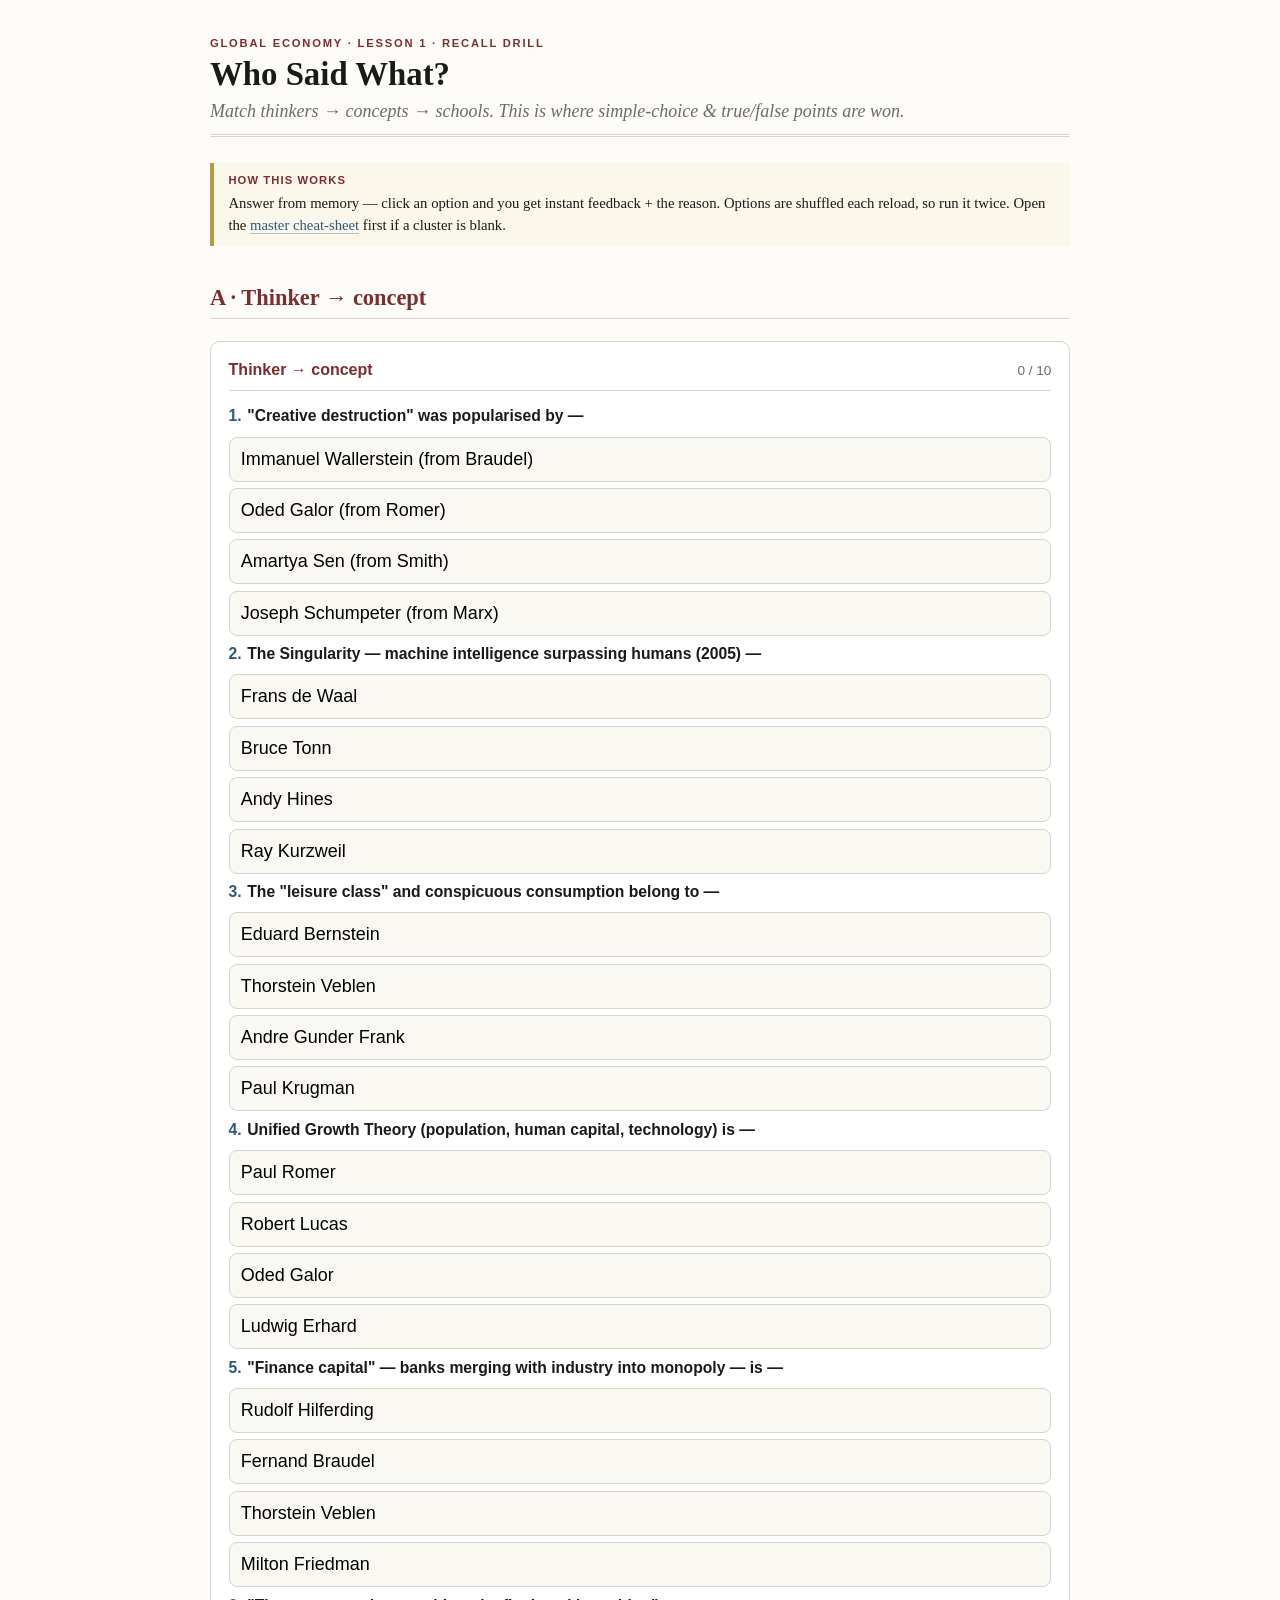
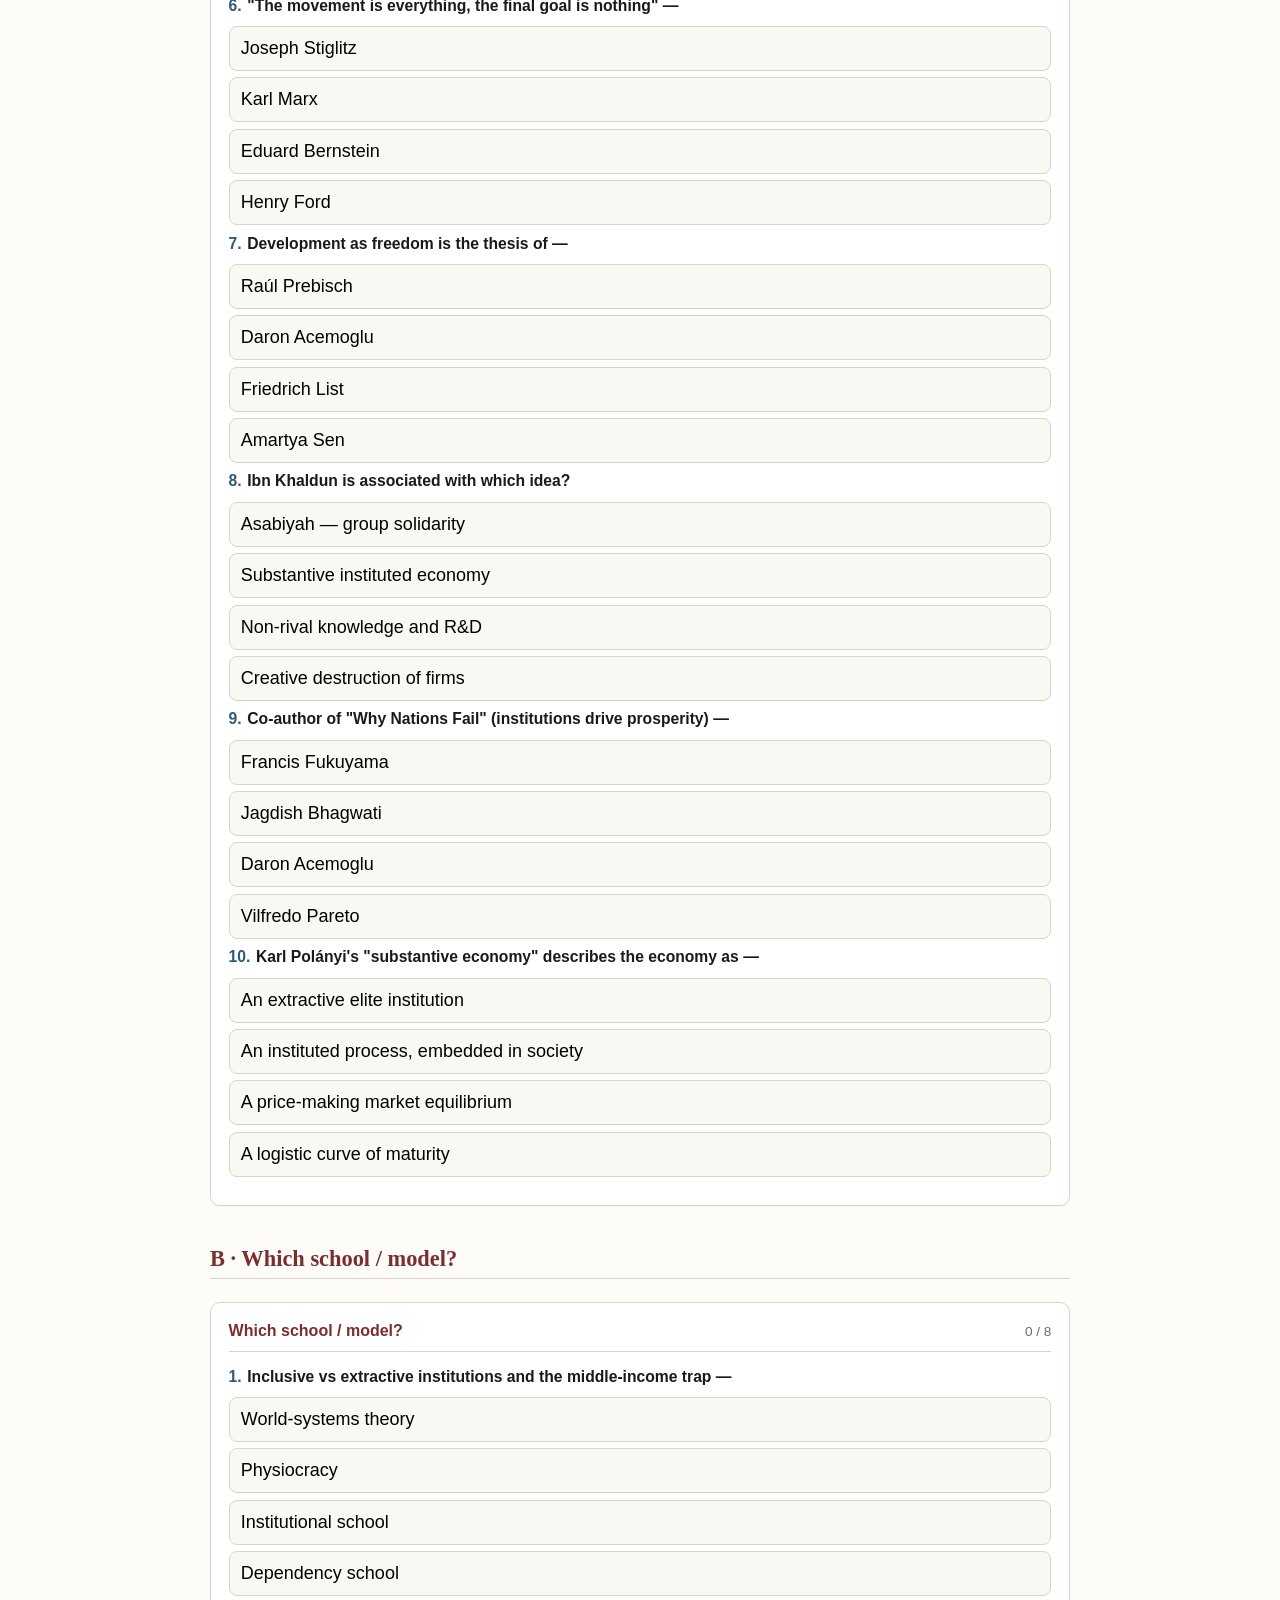
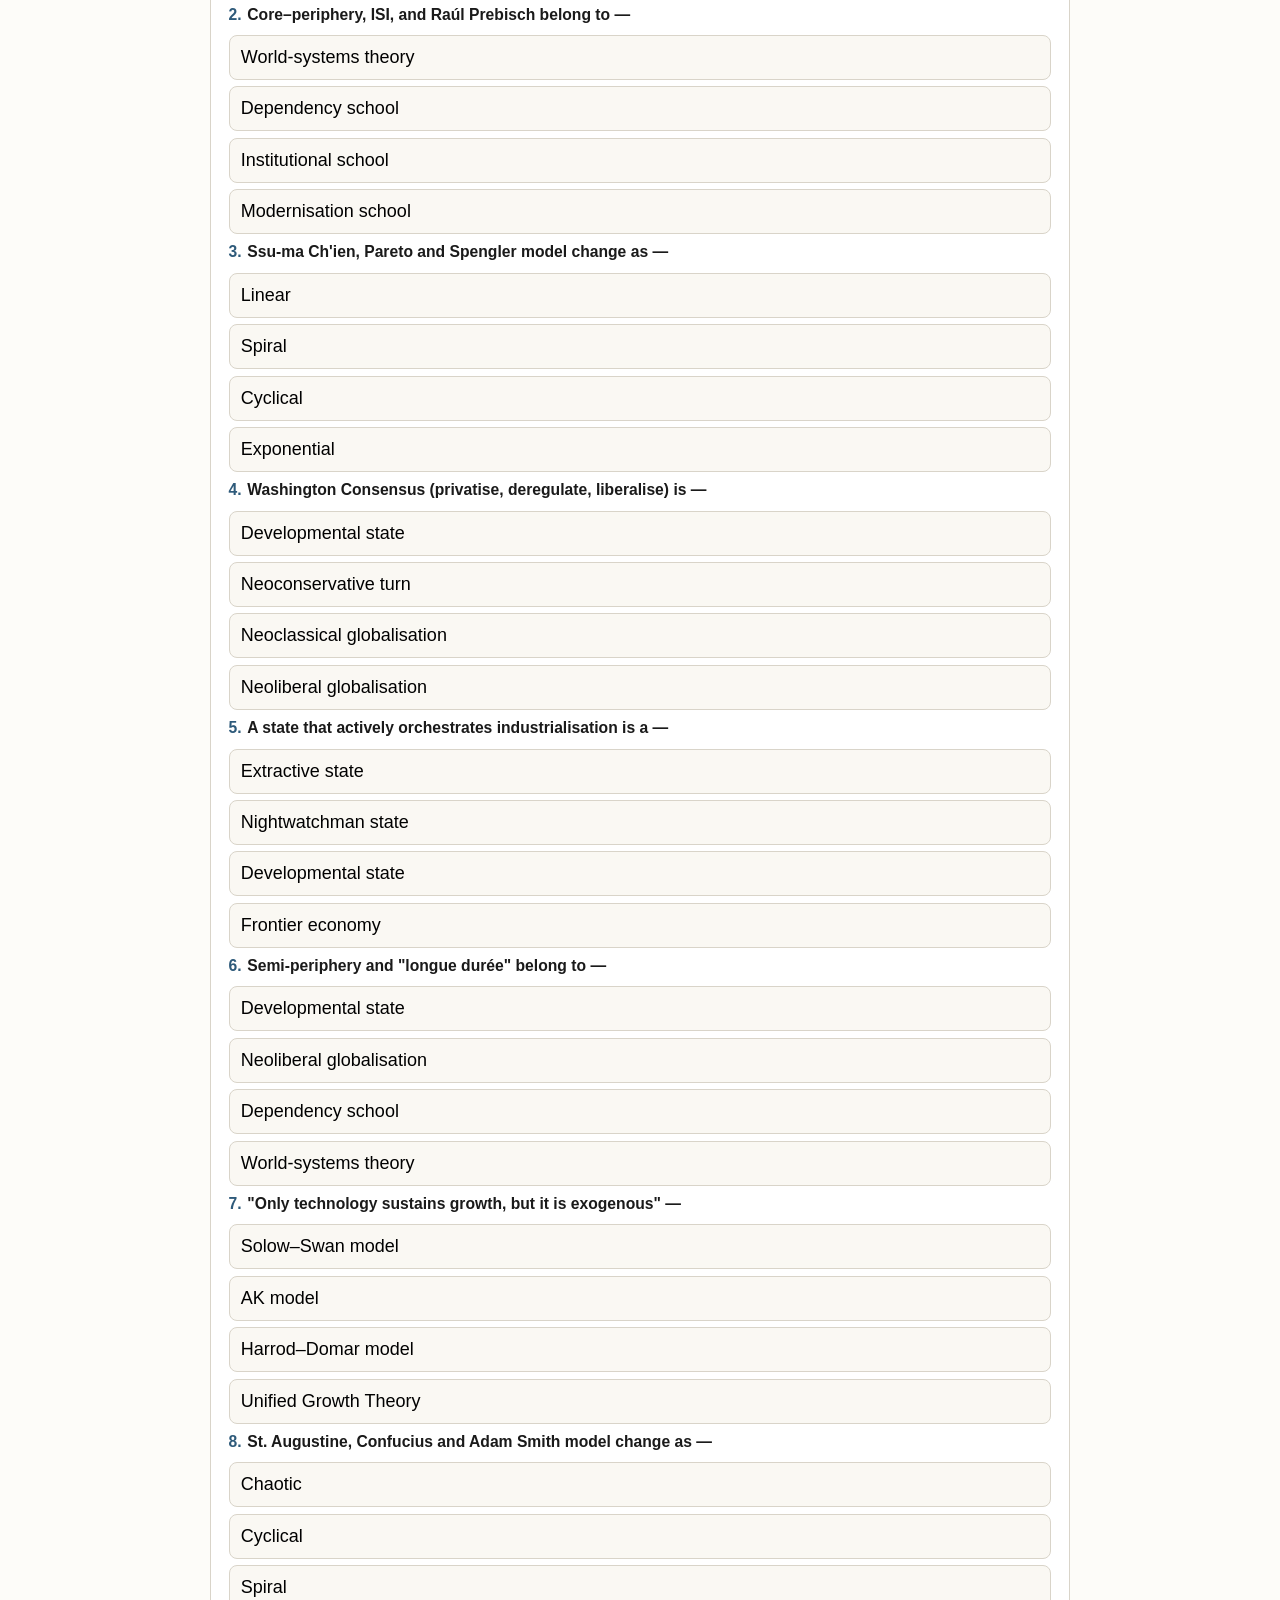
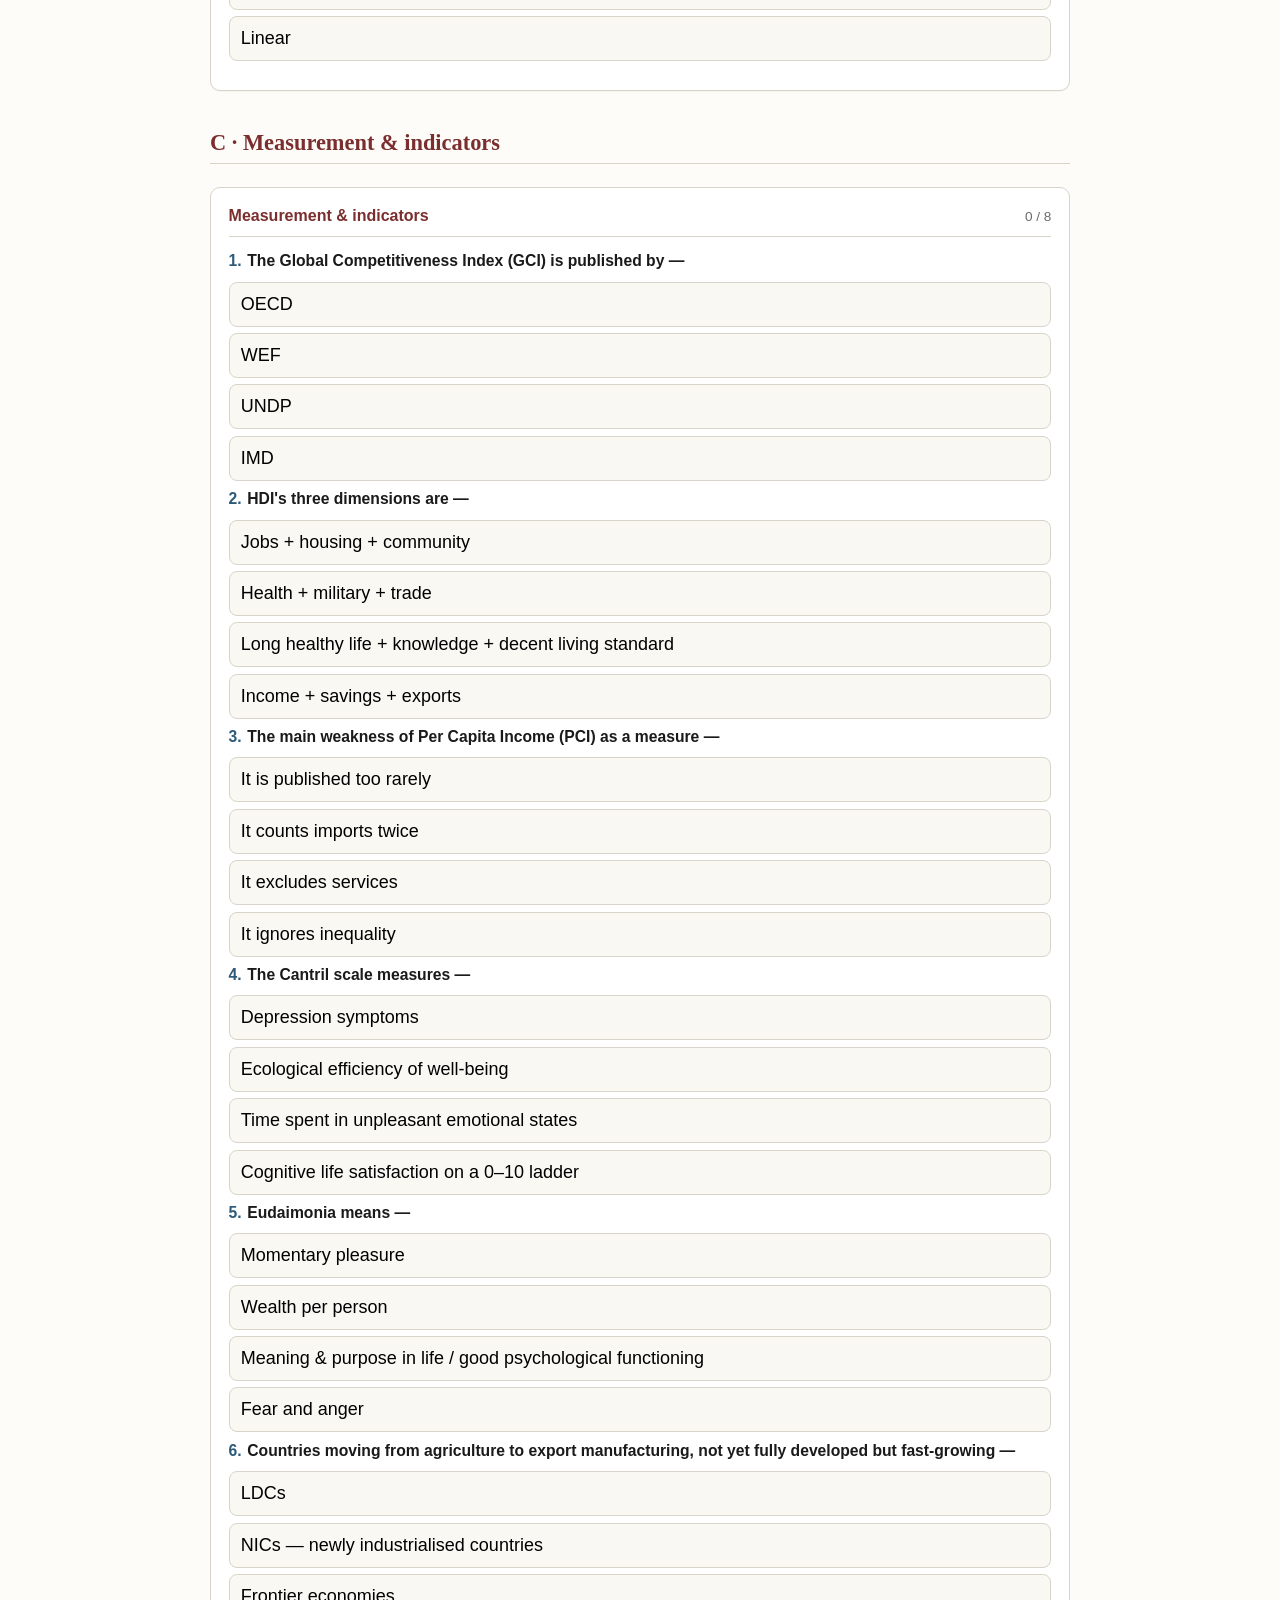
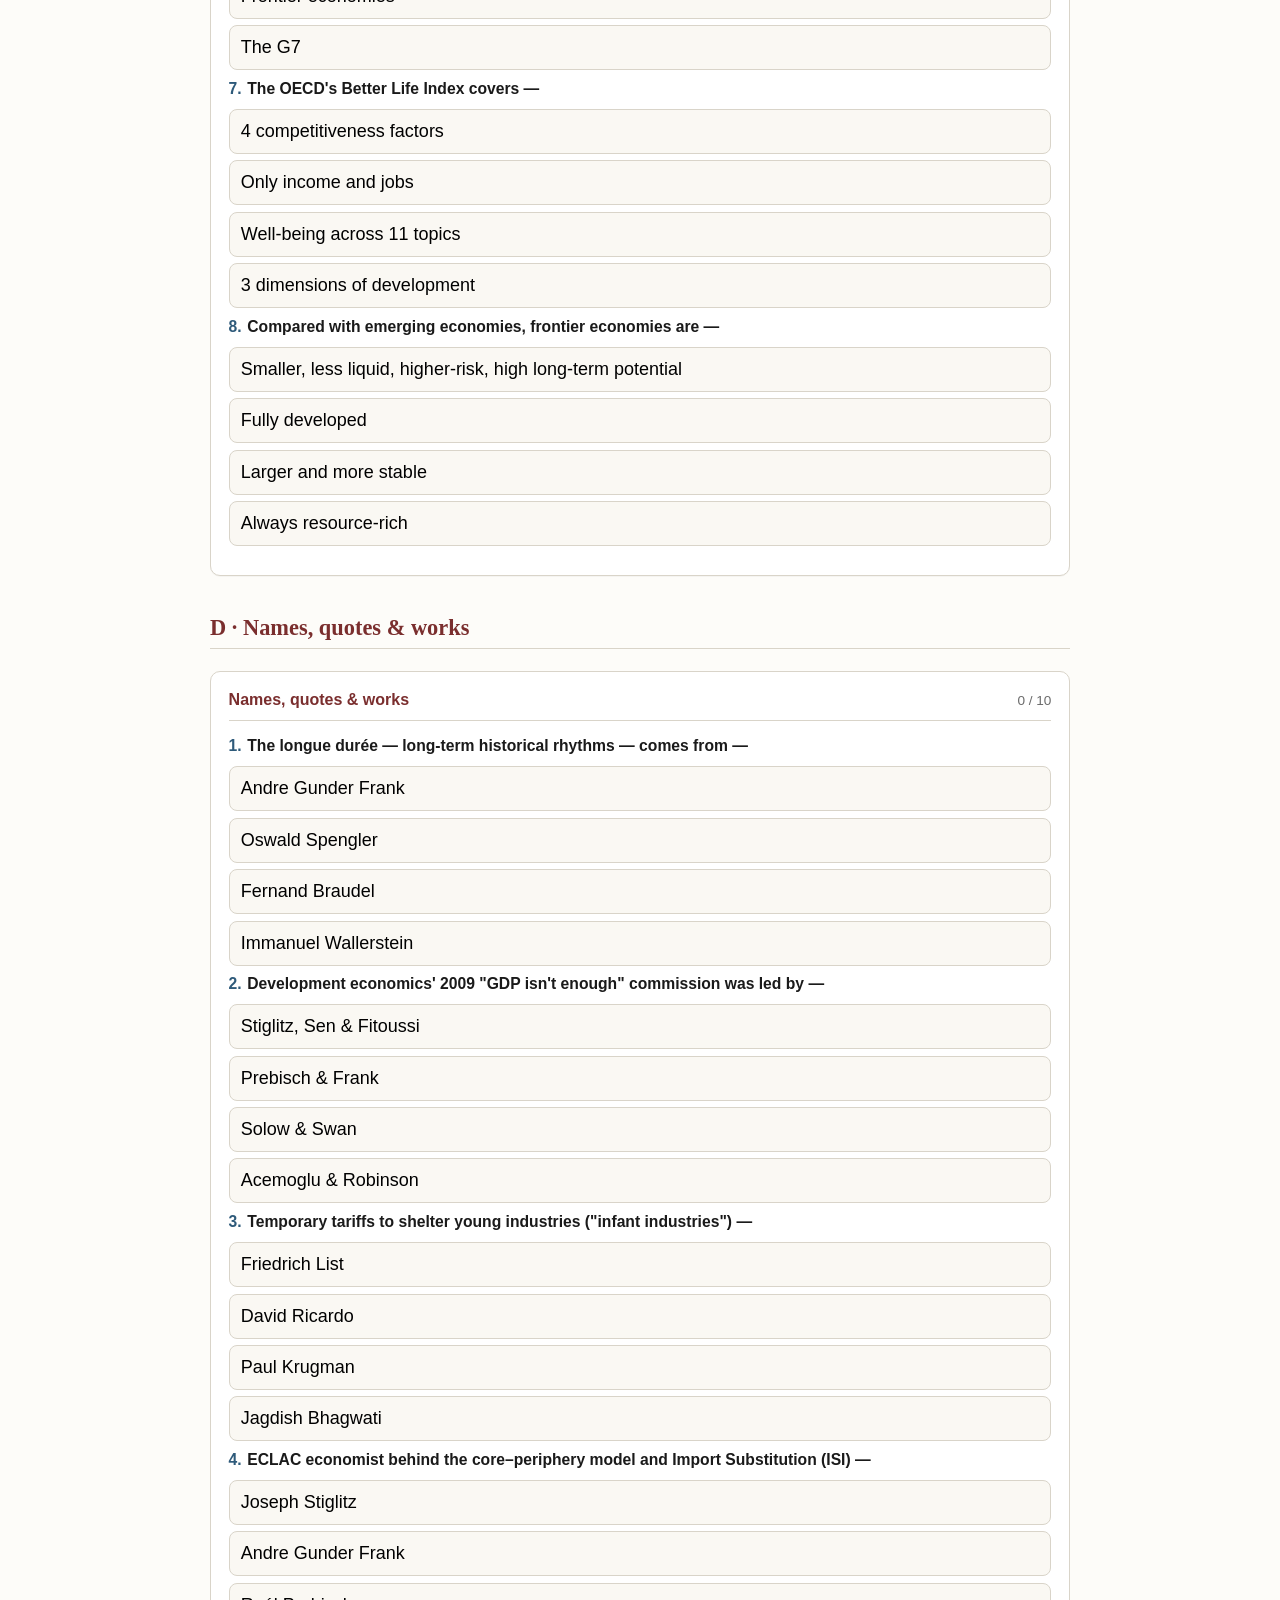
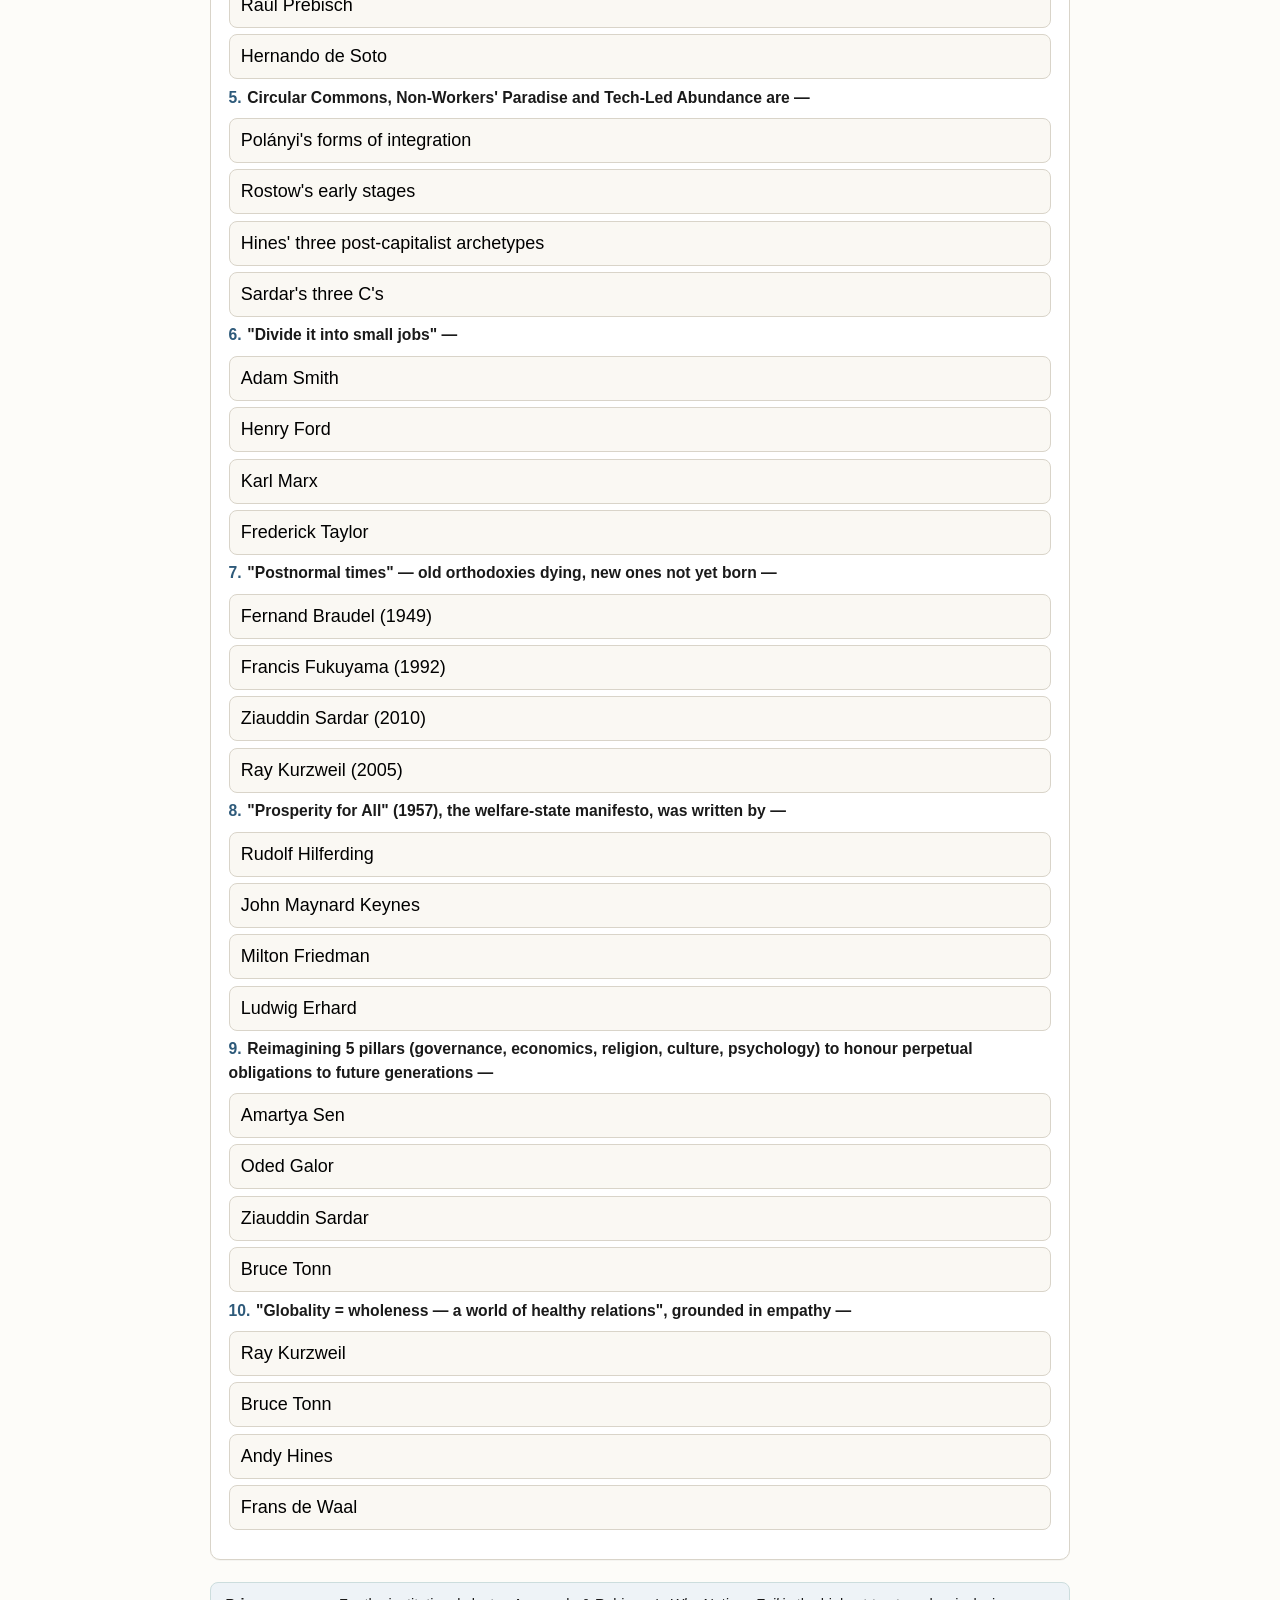
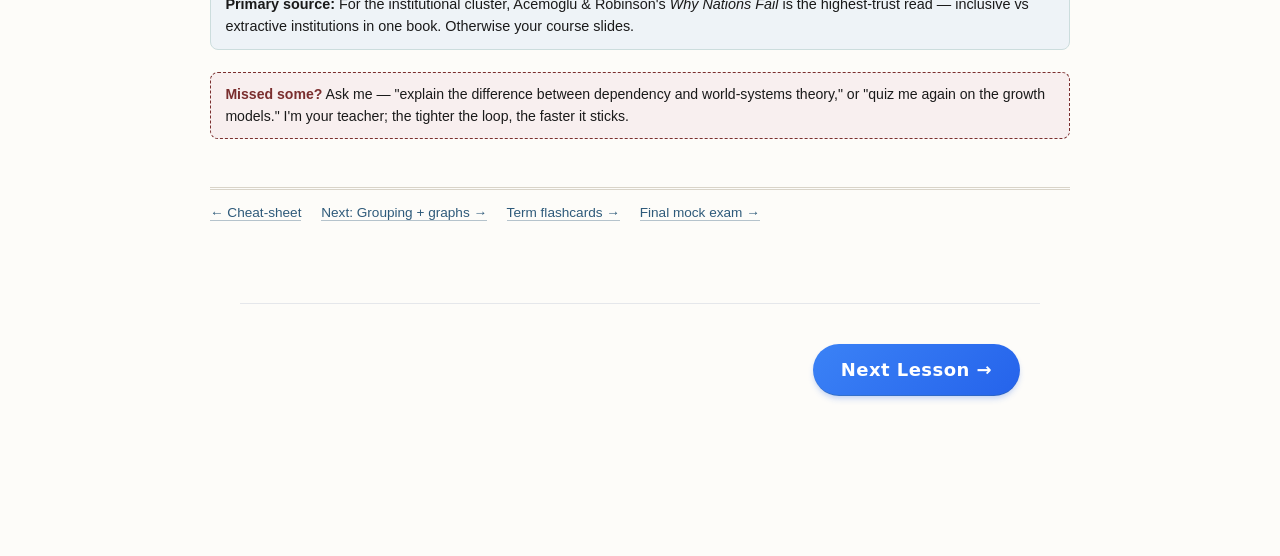
==== docs/index.html @ 7417d9b4 "Build docs directory with custom navigation design" ====
<!doctype html>
<html lang="en">
<head>
<meta charset="utf-8">
<meta name="viewport" content="width=device-width, initial-scale=1">
<title>Lesson 1 · Thinkers &amp; Schools — Recall Drill</title>
<link rel="stylesheet" href="./assets/course.css">
<link rel="stylesheet" href="./assets/quiz.css">

<style>
.lesson-nav a {
    display: inline-block;
    padding: 12px 28px;
    background: linear-gradient(135deg, #3b82f6 0%, #2563eb 100%);
    color: white !important;
    text-decoration: none;
    border-radius: 999px;
    font-weight: 600;
    font-family: 'Inter', system-ui, -apple-system, sans-serif;
    transition: all 0.25s cubic-bezier(0.4, 0, 0.2, 1);
    box-shadow: 0 4px 6px -1px rgba(37, 99, 235, 0.2), 0 2px 4px -1px rgba(37, 99, 235, 0.1);
    letter-spacing: 0.025em;
}
.lesson-nav a:hover {
    transform: translateY(-2px);
    box-shadow: 0 10px 15px -3px rgba(37, 99, 235, 0.3), 0 4px 6px -2px rgba(37, 99, 235, 0.15);
    text-decoration: none;
}
.lesson-nav {
    border-top: 1px solid #e5e7eb;
    margin-top: 80px !important;
    padding-top: 40px !important;
    padding-bottom: 40px !important;
}
</style>

</head>
<body>
<div class="wrap">

<div class="masthead">
  <div class="kicker">Global Economy · Lesson 1 · Recall drill</div>
  <h1>Who Said What?</h1>
  <p class="sub">Match thinkers → concepts → schools. This is where simple-choice &amp; true/false points are won.</p>
</div>

<div class="note">
  <span class="lbl">How this works</span>
  Answer from memory — click an option and you get instant feedback + the reason. Options are shuffled each reload, so run it twice.
  Open the <a href="../reference/0001-master-cheatsheet.html">master cheat-sheet</a> first if a cluster is blank.
</div>

<h2>A · Thinker → concept</h2>
<div id="q-thinkers"></div>

<h2>B · Which school / model?</h2>
<div id="q-schools"></div>

<h2>C · Measurement &amp; indicators</h2>
<div id="q-measure"></div>

<h2>D · Names, quotes &amp; works</h2>
<div id="q-names"></div>

<div class="primary-src">
  <b>Primary source:</b> For the institutional cluster, Acemoglu &amp; Robinson's <i>Why Nations Fail</i> is the highest-trust read — inclusive vs extractive institutions in one book. Otherwise your course slides.
</div>

<div class="ask">
  <b>Missed some?</b> Ask me — "explain the difference between dependency and world-systems theory," or "quiz me again on the growth models." I'm your teacher; the tighter the loop, the faster it sticks.
</div>

<div class="foot">
  <a href="../reference/0001-master-cheatsheet.html">← Cheat-sheet</a>
  <a href="0002-grouping-and-graphs.html">Next: Grouping + graphs →</a>
  <a href="0003-flashcards.html">Term flashcards →</a>
  <a href="0006-final-practice-test.html">Final mock exam →</a>
</div>

</div>

<script src="./assets/quiz.js"></script>
<script>
GE.mcQuiz('#q-thinkers', 'Thinker → concept', [
  { q:'Ibn Khaldun is associated with which idea?',
    opts:['Asabiyah — group solidarity','Creative destruction of firms','Substantive instituted economy','Non-rival knowledge and R&amp;D'],
    a:0, why:'Ibn Khaldun sits in the <b>cyclical</b> change camp; <i>asabiyah</i> = group solidarity that rises and decays.' },
  { q:'"Creative destruction" was popularised by —',
    opts:['Joseph Schumpeter (from Marx)','Immanuel Wallerstein (from Braudel)','Amartya Sen (from Smith)','Oded Galor (from Romer)'],
    a:0, why:'Schumpeter popularised it; the seed came from Marx. It belongs to the <b>spiral</b> model of change.' },
  { q:'Karl Polányi\'s "substantive economy" describes the economy as —',
    opts:['An instituted process, embedded in society','A price-making market equilibrium','A logistic curve of maturity','An extractive elite institution'],
    a:0, why:'Polányi: economy is an <b>instituted process</b>, embedded in social/religious/political frameworks — not just markets.' },
  { q:'Development as freedom is the thesis of —',
    opts:['Amartya Sen','Daron Acemoglu','Raúl Prebisch','Friedrich List'],
    a:0, why:'Sen reframes development as the expansion of real freedoms people enjoy.' },
  { q:'Unified Growth Theory (population, human capital, technology) is —',
    opts:['Oded Galor','Robert Lucas','Paul Romer','Ludwig Erhard'],
    a:0, why:'Galor\'s Unified Growth Theory explains the stagnation → prosperity transition in one framework.' },
  { q:'"Finance capital" — banks merging with industry into monopoly — is —',
    opts:['Rudolf Hilferding','Thorstein Veblen','Milton Friedman','Fernand Braudel'],
    a:0, why:'Hilferding, <i>Finance Capital</i> (1910), a theorist of imperialism.' },
  { q:'The "leisure class" and conspicuous consumption belong to —',
    opts:['Thorstein Veblen','Eduard Bernstein','Paul Krugman','Andre Gunder Frank'],
    a:0, why:'Veblen founded the <b>early</b> institutional school; culture &amp; habit shape economics.' },
  { q:'Co-author of "Why Nations Fail" (institutions drive prosperity) —',
    opts:['Daron Acemoglu','Francis Fukuyama','Jagdish Bhagwati','Vilfredo Pareto'],
    a:0, why:'Acemoglu — inclusive vs extractive institutions decide long-run prosperity.' },
  { q:'"The movement is everything, the final goal is nothing" —',
    opts:['Eduard Bernstein','Henry Ford','Karl Marx','Joseph Stiglitz'],
    a:0, why:'Bernstein — evolutionary/revisionist socialism: reform over revolution.' },
  { q:'The Singularity — machine intelligence surpassing humans (2005) —',
    opts:['Ray Kurzweil','Bruce Tonn','Frans de Waal','Andy Hines'],
    a:0, why:'Kurzweil\'s <i>The Singularity</i>: exponential tech → human/machine line dissolves.' },
], {shuffle:true});

GE.mcQuiz('#q-schools', 'Which school / model?', [
  { q:'Core–periphery, ISI, and Raúl Prebisch belong to —',
    opts:['Dependency school','World-systems theory','Institutional school','Modernisation school'],
    a:0, why:'Dependency school (1950s): core exploits periphery; Prebisch &amp; Frank are the theorists.' },
  { q:'Semi-periphery and "longue durée" belong to —',
    opts:['World-systems theory','Dependency school','Developmental state','Neoliberal globalisation'],
    a:0, why:'Wallerstein\'s world-systems; Braudel\'s <i>longue durée</i> shaped it; semi-periphery stabilises the system.' },
  { q:'Inclusive vs extractive institutions and the middle-income trap —',
    opts:['Institutional school','Dependency school','World-systems theory','Physiocracy'],
    a:0, why:'Institutional school (1990+): the "rules of the game" decide development.' },
  { q:'Ssu-ma Ch\'ien, Pareto and Spengler model change as —',
    opts:['Cyclical','Linear','Spiral','Exponential'],
    a:0, why:'All four (with Ibn Khaldun) are the <b>cyclical</b> change thinkers.' },
  { q:'St. Augustine, Confucius and Adam Smith model change as —',
    opts:['Linear','Cyclical','Spiral','Chaotic'],
    a:0, why:'The <b>linear</b> change set — progress toward an end (telos).' },
  { q:'"Only technology sustains growth, but it is exogenous" —',
    opts:['Solow–Swan model','Harrod–Domar model','AK model','Unified Growth Theory'],
    a:0, why:'Solow–Swan: capital deepening has limits; tech drives growth but is left outside the model.' },
  { q:'Washington Consensus (privatise, deregulate, liberalise) is —',
    opts:['Neoliberal globalisation','Neoclassical globalisation','Neoconservative turn','Developmental state'],
    a:0, why:'Neoliberal globalisation; Stiglitz is its best-known critic.' },
  { q:'A state that actively orchestrates industrialisation is a —',
    opts:['Developmental state','Nightwatchman state','Extractive state','Frontier economy'],
    a:0, why:'Developmentalist view: the state coordinates actors and corrects market failure.' },
], {shuffle:true});

GE.mcQuiz('#q-measure', 'Measurement & indicators', [
  { q:'The Global Competitiveness Index (GCI) is published by —',
    opts:['WEF','UNDP','OECD','IMD'],
    a:0, why:'WEF. Don\'t confuse with IMD\'s World Competitiveness Ranking (4 factors).' },
  { q:'The OECD\'s Better Life Index covers —',
    opts:['Well-being across 11 topics','3 dimensions of development','4 competitiveness factors','Only income and jobs'],
    a:0, why:'Housing, income, jobs, community, education, environment, health, safety, work-life balance…' },
  { q:'The main weakness of Per Capita Income (PCI) as a measure —',
    opts:['It ignores inequality','It counts imports twice','It excludes services','It is published too rarely'],
    a:0, why:'Total income ÷ population — an average that says nothing about distribution.' },
  { q:'The Cantril scale measures —',
    opts:['Cognitive life satisfaction on a 0–10 ladder','Time spent in unpleasant emotional states','Depression symptoms','Ecological efficiency of well-being'],
    a:0, why:'Cognitive scaling/satisfaction; the Diener scale is its sibling. The U-index = share of time in an unpleasant state.' },
  { q:'Eudaimonia means —',
    opts:['Meaning & purpose in life / good psychological functioning','Momentary pleasure','Wealth per person','Fear and anger'],
    a:0, why:'The subjective-measurement family also includes positive/negative feelings, trust and optimism.' },
  { q:'HDI\'s three dimensions are —',
    opts:['Long healthy life + knowledge + decent living standard','Income + savings + exports','Health + military + trade','Jobs + housing + community'],
    a:0, why:'Life expectancy · schooling · GNI per capita (UNDP).' },
  { q:'Countries moving from agriculture to export manufacturing, not yet fully developed but fast-growing —',
    opts:['NICs — newly industrialised countries','LDCs','Frontier economies','The G7'],
    a:0, why:'NICs. LDCs = official UN category at the bottom; frontier = smaller/riskier than emerging.' },
  { q:'Compared with emerging economies, frontier economies are —',
    opts:['Smaller, less liquid, higher-risk, high long-term potential','Larger and more stable','Fully developed','Always resource-rich'],
    a:0, why:'Weak regulation, low transparency, instability — but high potential.' },
], {shuffle:true});

GE.mcQuiz('#q-names', 'Names, quotes & works', [
  { q:'"Divide it into small jobs" —',
    opts:['Henry Ford','Frederick Taylor','Adam Smith','Karl Marx'],
    a:0, why:'Fordism: mass production via division of labour.' },
  { q:'"Prosperity for All" (1957), the welfare-state manifesto, was written by —',
    opts:['Ludwig Erhard','Milton Friedman','John Maynard Keynes','Rudolf Hilferding'],
    a:0, why:'Erhard: government role, equal opportunity, equitable distribution.' },
  { q:'Temporary tariffs to shelter young industries ("infant industries") —',
    opts:['Friedrich List','David Ricardo','Paul Krugman','Jagdish Bhagwati'],
    a:0, why:'List\'s protectionist "National System" — the state-capitalism era\'s national-development theory.' },
  { q:'"Globality = wholeness — a world of healthy relations", grounded in empathy —',
    opts:['Frans de Waal','Ray Kurzweil','Bruce Tonn','Andy Hines'],
    a:0, why:'De Waal, The Age of Empathy.' },
  { q:'Reimagining 5 pillars (governance, economics, religion, culture, psychology) to honour perpetual obligations to future generations —',
    opts:['Bruce Tonn','Ziauddin Sardar','Amartya Sen','Oded Galor'],
    a:0, why:'Tonn: navigate a socio-cultural singularity over the next millennium; shift to futures-orientation.' },
  { q:'Circular Commons, Non-Workers\' Paradise and Tech-Led Abundance are —',
    opts:['Hines\' three post-capitalist archetypes','Sardar\'s three C\'s','Polányi\'s forms of integration','Rostow\'s early stages'],
    a:0, why:'Andy Hines, Imagining After Capitalism.' },
  { q:'The longue durée — long-term historical rhythms — comes from —',
    opts:['Fernand Braudel','Immanuel Wallerstein','Oswald Spengler','Andre Gunder Frank'],
    a:0, why:'Braudel\'s approach shaped Wallerstein\'s world-systems analysis.' },
  { q:'ECLAC economist behind the core–periphery model and Import Substitution (ISI) —',
    opts:['Raúl Prebisch','Andre Gunder Frank','Joseph Stiglitz','Hernando de Soto'],
    a:0, why:'Prebisch; Frank added "development in the core causes underdevelopment in the periphery."' },
  { q:'"Postnormal times" — old orthodoxies dying, new ones not yet born —',
    opts:['Ziauddin Sardar (2010)','Ray Kurzweil (2005)','Francis Fukuyama (1992)','Fernand Braudel (1949)'],
    a:0, why:'Sardar: 4 S\'s (speed, scope, scale, simultaneity) + 3 C\'s (complexity, chaos, contradictions).' },
  { q:'Development economics\' 2009 "GDP isn\'t enough" commission was led by —',
    opts:['Stiglitz, Sen & Fitoussi','Acemoglu & Robinson','Prebisch & Frank','Solow & Swan'],
    a:0, why:'Commission on the Measurement of Economic Performance and Social Progress.' },
], {shuffle:true});
</script>

<div class="lesson-nav" style="margin: 40px auto; max-width: 800px; display: flex; justify-content: space-between; padding: 20px;">
  <div></div>
    <div><a href="0002-grouping-and-graphs.html">Next Lesson &rarr;</a></div>
</div>
</body>
</html>
---- docs/assets/course.css ----
/* Global Economy — shared course stylesheet
   Tufte-inspired, print-friendly. Linked by every lesson & reference doc. */

:root {
  --ink: #1a1a1a;
  --muted: #6b6b6b;
  --line: #d9d4c9;
  --bg: #fdfcf9;
  --accent: #7a2e2e;      /* deep red — headings / emphasis */
  --accent2: #2e5a7a;     /* blue — secondary */
  --gold: #b59a3f;
  --good: #2f6d3f;
  --bad: #a33;
  --chip: #efe9dc;
  --maxw: 860px;
  --serif: "Iowan Old Style", "Palatino Linotype", Palatino, "Book Antiqua", Georgia, serif;
  --sans: -apple-system, BlinkMacSystemFont, "Segoe UI", Helvetica, Arial, sans-serif;
}

* { box-sizing: border-box; }

html { -webkit-text-size-adjust: 100%; }

body {
  font-family: var(--serif);
  color: var(--ink);
  background: var(--bg);
  line-height: 1.5;
  margin: 0;
  padding: 2.2rem 1.4rem 5rem;
  font-size: 18px;
}

.wrap { max-width: var(--maxw); margin: 0 auto; }

/* ---- Masthead ---- */
.masthead { border-bottom: 3px double var(--line); padding-bottom: .6rem; margin-bottom: 1.6rem; }
.kicker { font-family: var(--sans); text-transform: uppercase; letter-spacing: .16em;
  font-size: .7rem; color: var(--accent); font-weight: 700; }
h1 { font-size: 2.05rem; line-height: 1.12; margin: .25rem 0 .3rem; font-weight: 600; }
.sub { color: var(--muted); font-style: italic; margin: 0; }

h2 { font-size: 1.4rem; margin: 2.2rem 0 .5rem; color: var(--accent);
  border-bottom: 1px solid var(--line); padding-bottom: .2rem; }
h3 { font-size: 1.12rem; margin: 1.3rem 0 .35rem; color: var(--accent2); font-weight: 600; }
p { margin: .5rem 0; }
a { color: var(--accent2); text-decoration: none; border-bottom: 1px solid rgba(46,90,122,.35); }
a:hover { border-bottom-color: var(--accent2); }
small, .fine { font-size: .8rem; color: var(--muted); }
mark { background: #fdf2c8; padding: 0 .12em; }
.term { font-weight: 600; color: var(--accent); }
.foreign { font-style: italic; color: var(--gold); font-weight: 600; }

/* ---- Tables ---- */
table { border-collapse: collapse; width: 100%; margin: .8rem 0 1.2rem; font-size: .92rem;
  font-family: var(--sans); }
th, td { text-align: left; padding: .42rem .6rem; vertical-align: top; border-bottom: 1px solid var(--line); }
thead th { background: var(--chip); border-bottom: 2px solid var(--muted); font-size: .78rem;
  text-transform: uppercase; letter-spacing: .05em; }
tbody tr:nth-child(even) { background: rgba(0,0,0,.018); }
td.name { font-family: var(--serif); font-weight: 600; white-space: nowrap; }

/* ---- Callouts ---- */
.note, .key { border-left: 4px solid var(--gold); background: #fbf7ea; padding: .6rem .9rem;
  margin: 1rem 0; font-size: .92rem; }
.key { border-left-color: var(--accent); background: #f8efef; }
.note .lbl, .key .lbl { font-family: var(--sans); font-weight: 700; font-size: .7rem;
  text-transform: uppercase; letter-spacing: .1em; color: var(--accent); display: block; margin-bottom: .2rem; }

/* ---- Chips / pills ---- */
.chips { display: flex; flex-wrap: wrap; gap: .4rem; margin: .6rem 0; }
.chip { font-family: var(--sans); font-size: .78rem; background: var(--chip); color: var(--ink);
  padding: .2rem .55rem; border-radius: 999px; border: 1px solid var(--line); }

/* ---- Timeline bands (for the grouping categories) ---- */
.band { font-family: var(--sans); display: grid; grid-template-columns: 1fr; gap: .35rem; margin: .6rem 0 1.1rem; }
.era { display: grid; grid-template-columns: 190px 1fr; gap: .6rem; align-items: baseline;
  border-left: 5px solid var(--accent2); padding: .35rem .6rem; background: #fff; }
.era b { color: var(--accent2); }
.era .yr { font-variant-numeric: tabular-nums; font-weight: 700; color: var(--accent); }

/* ---- Footer nav ---- */
.foot { margin-top: 3rem; border-top: 3px double var(--line); padding-top: .8rem;
  font-family: var(--sans); font-size: .85rem; color: var(--muted); }
.foot a { margin-right: 1rem; }
.ask { background: #f8efef; border: 1px dashed var(--accent); border-radius: 8px;
  padding: .7rem .9rem; font-family: var(--sans); font-size: .88rem; margin: 1.4rem 0; }
.ask b { color: var(--accent); }
.primary-src { font-family: var(--sans); font-size: .9rem; background: #eef3f7;
  border: 1px solid #cdd; border-radius: 8px; padding: .7rem .9rem; margin: 1.2rem 0; }

/* ---- Print ---- */
@media print {
  body { background: #fff; font-size: 11.5px; padding: 0; }
  .quiz, .foot, .ask, .no-print { display: none !important; }
  h2 { page-break-after: avoid; }
  table, .era { page-break-inside: avoid; }
  a { color: #000; border: none; }
}
---- docs/assets/quiz.css ----
/* Global Economy — quiz widget styles. Pairs with quiz.js. */
.quiz { font-family: var(--sans); background: #fff; border: 1px solid var(--line);
  border-radius: 10px; padding: 1rem 1.1rem 1.2rem; margin: 1.4rem 0;
  box-shadow: 0 1px 0 rgba(0,0,0,.03); }
.quiz-head { display: flex; justify-content: space-between; align-items: baseline; gap: 1rem;
  border-bottom: 1px solid var(--line); padding-bottom: .5rem; margin-bottom: .8rem; }
.quiz-title { font-weight: 700; color: var(--accent); font-size: 1rem; }
.quiz-score { font-variant-numeric: tabular-nums; font-size: .85rem; color: var(--muted); }
.q { margin: 0 0 .4rem; }
.q-stem { font-weight: 600; margin: .2rem 0 .55rem; font-size: .98rem; }
.q-stem .n { color: var(--accent2); margin-right: .35rem; }
.opts { display: grid; gap: .4rem; }
.opt { text-align: left; font: inherit; background: #faf8f3; border: 1.5px solid var(--line);
  border-radius: 8px; padding: .5rem .7rem; cursor: pointer; transition: .12s; }
.opt:hover:not(:disabled) { border-color: var(--accent2); background: #fff; }
.opt:disabled { cursor: default; }
.opt.correct { border-color: var(--good); background: #eaf5ec; }
.opt.wrong { border-color: var(--bad); background: #f9ecec; }
.opt .tick { float: right; font-weight: 700; }
.opt.correct .tick { color: var(--good); }
.opt.wrong .tick { color: var(--bad); }
.why { font-size: .85rem; color: #444; background: #fbf7ea; border-left: 3px solid var(--gold);
  padding: .45rem .7rem; margin: .5rem 0 1.1rem; border-radius: 0 6px 6px 0; display: none; }
.why.show { display: block; }
.q.answered + .q { margin-top: .2rem; }
.quiz-controls { margin-top: .6rem; display: flex; gap: .6rem; align-items: center; flex-wrap: wrap; }
.btn { font: inherit; font-size: .85rem; font-weight: 600; border: 1.5px solid var(--accent2);
  color: var(--accent2); background: #fff; border-radius: 8px; padding: .4rem .8rem; cursor: pointer; }
.btn:hover { background: var(--accent2); color: #fff; }
.quiz-result { font-weight: 700; font-size: 1rem; margin-left: auto; }
.quiz-result.pass { color: var(--good); }
.quiz-result.mid { color: var(--gold); }

/* Typed answers (GE.typeQuiz + shared) */
.type-row { display: flex; gap: .45rem; flex-wrap: wrap; align-items: center; margin: .3rem 0 .5rem; }
.type-row input { flex: 1 1 220px; font: inherit; font-size: .92rem; padding: .45rem .6rem;
  border: 1.5px solid var(--line); border-radius: 8px; background: #fff; min-width: 0; }
.type-row input:focus { outline: none; border-color: var(--accent2); }
.type-row.no input { border-color: var(--bad); background: #f9ecec; animation: geshake .4s; }
.q.got .type-row input { border-color: var(--good); background: #eaf5ec; }
.type-ans { display: none; font-size: .9rem; background: #eaf5ec; border-left: 3px solid var(--good);
  padding: .45rem .7rem; border-radius: 0 6px 6px 0; margin: .4rem 0; }
.type-ans.show { display: block; }
.q.missed .type-ans, .q.gave .type-ans { background: #fbf7ea; border-left-color: var(--gold); }
@keyframes geshake { 0%,100%{transform:translateX(0)} 25%{transform:translateX(-4px)} 75%{transform:translateX(4px)} }

/* True / False */
.tf-btns { display: flex; gap: .45rem; margin: .25rem 0 .45rem; }
.tf-opt { flex: 0 0 110px; text-align: center; }

/* Show-answer + self-grade (GE.revealQ) */
.rev-row { margin: .3rem 0 .4rem; }
.rev-grade { display: none; gap: .5rem; align-items: center; flex-wrap: wrap;
  font-family: var(--sans); font-size: .85rem; margin: .3rem 0 .8rem; }
.rev-grade.show { display: flex; }
.rev-ask { color: var(--muted); }
.q.rev.got .q-stem .n { color: var(--good); }
.q.rev.missed .q-stem .n { color: var(--bad); }
.rev-yes:hover { background: var(--good); border-color: var(--good); }
.rev-no:hover { background: var(--bad); border-color: var(--bad); }

/* Flashcards */
.cards { display: grid; grid-template-columns: repeat(auto-fill, minmax(230px,1fr)); gap: .7rem; margin: 1rem 0; }
.card { perspective: 1000px; height: 150px; cursor: pointer; }
.card-in { position: relative; width: 100%; height: 100%; transition: transform .4s; transform-style: preserve-3d; }
.card.flip .card-in { transform: rotateY(180deg); }
.card-f, .card-b { position: absolute; inset: 0; backface-visibility: hidden; border: 1px solid var(--line);
  border-radius: 10px; padding: .7rem; display: flex; align-items: center; justify-content: center;
  text-align: center; }
.card-f { background: #fff; font-weight: 700; color: var(--accent); font-size: 1rem; }
.card-b { background: #2e2a24; color: #f4efe4; transform: rotateY(180deg); font-size: .85rem; line-height: 1.35; }

/* Grouping */
.group-item { display: grid; grid-template-columns: 1fr 200px; gap: .6rem; align-items: center;
  padding: .35rem 0; border-bottom: 1px solid var(--line); }
.group-item select { font: inherit; font-size: .85rem; padding: .3rem; border-radius: 6px; border: 1.5px solid var(--line); }
.group-item.ok select { border-color: var(--good); background: #eaf5ec; }
.group-item.no select { border-color: var(--bad); background: #f9ecec; }
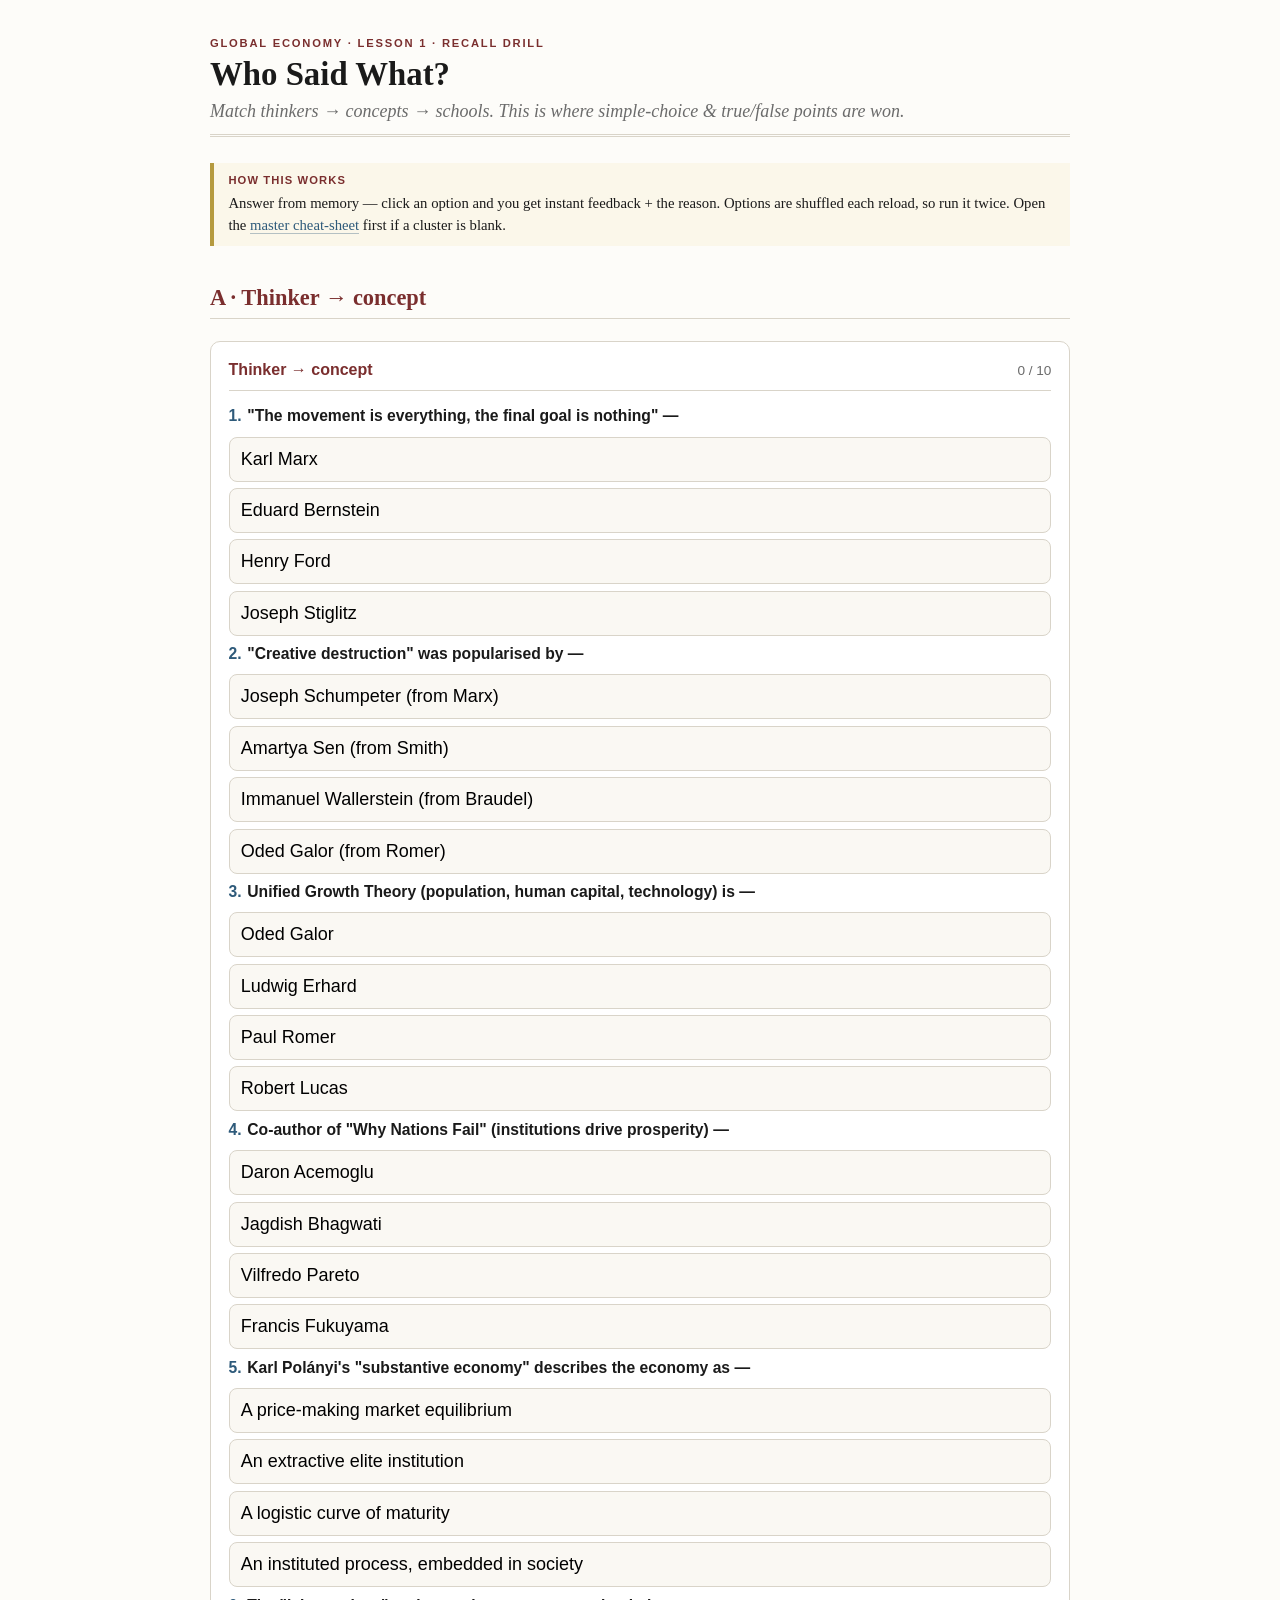
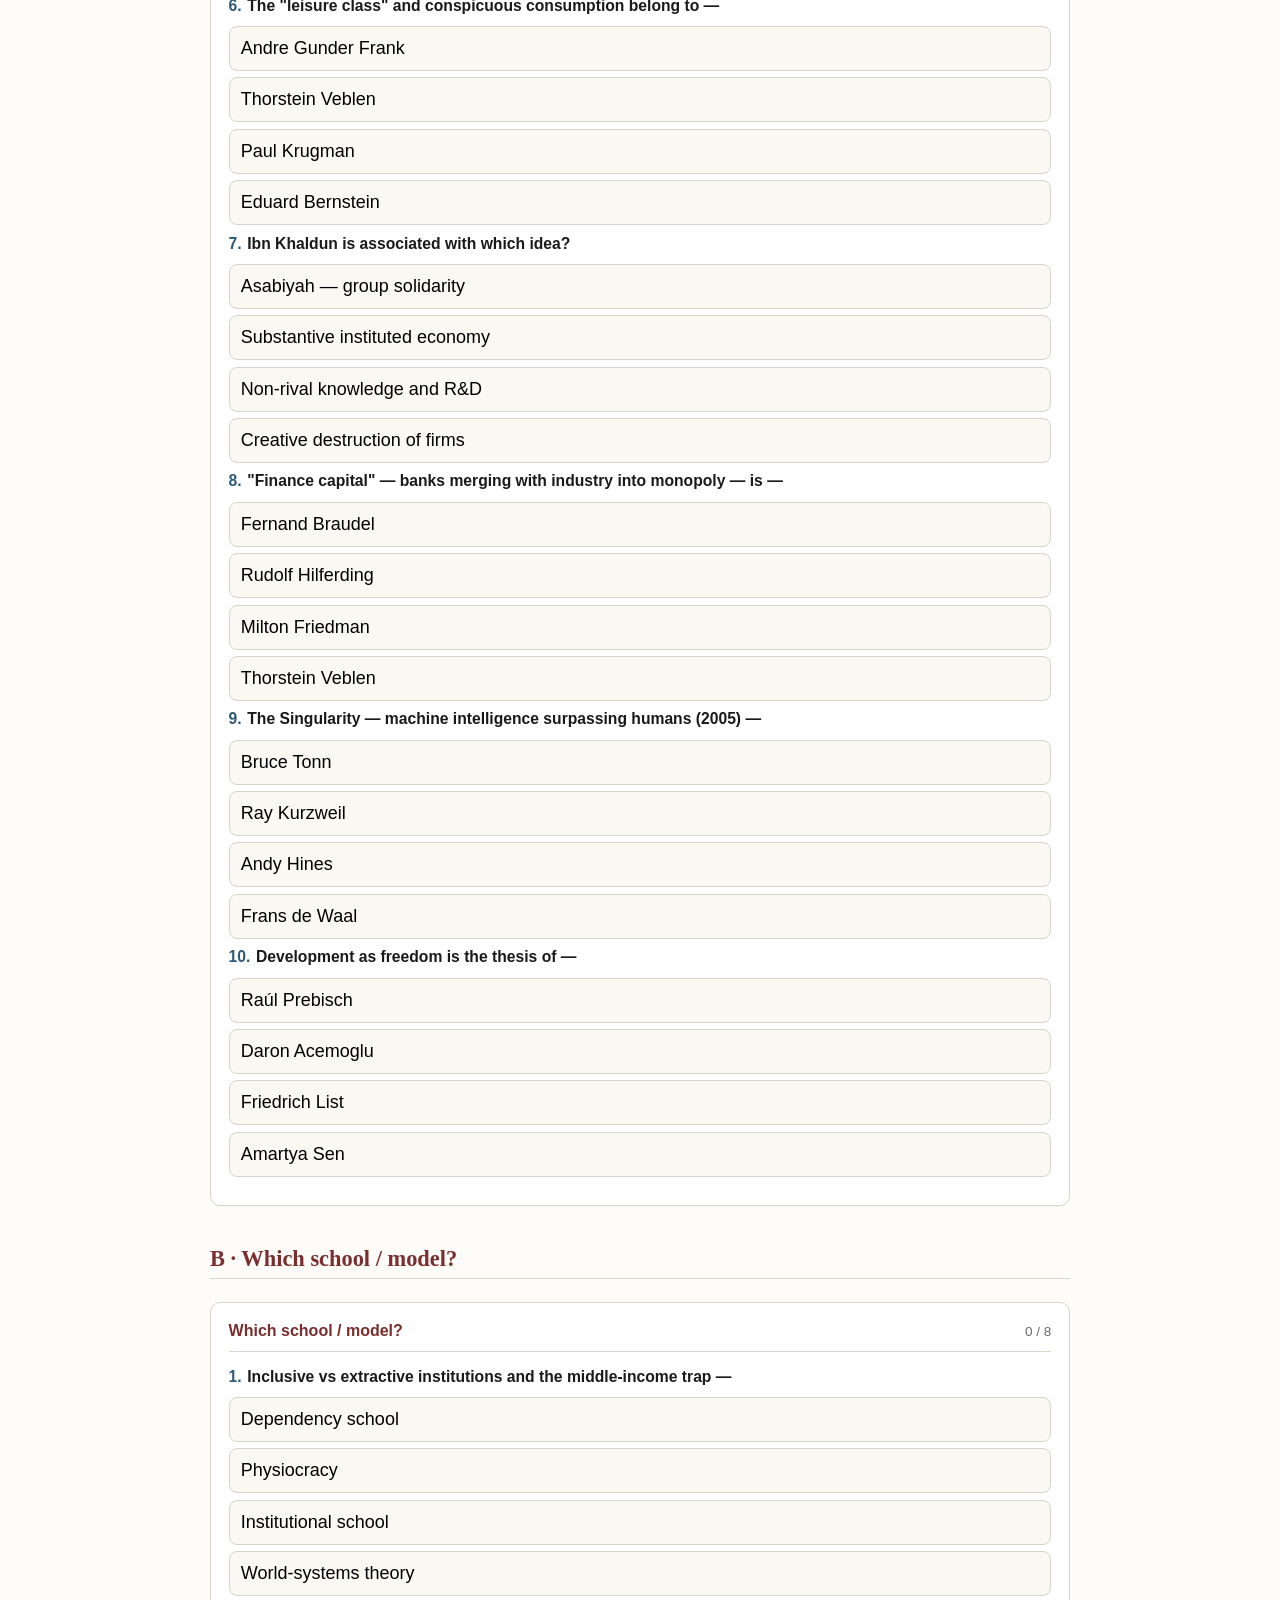
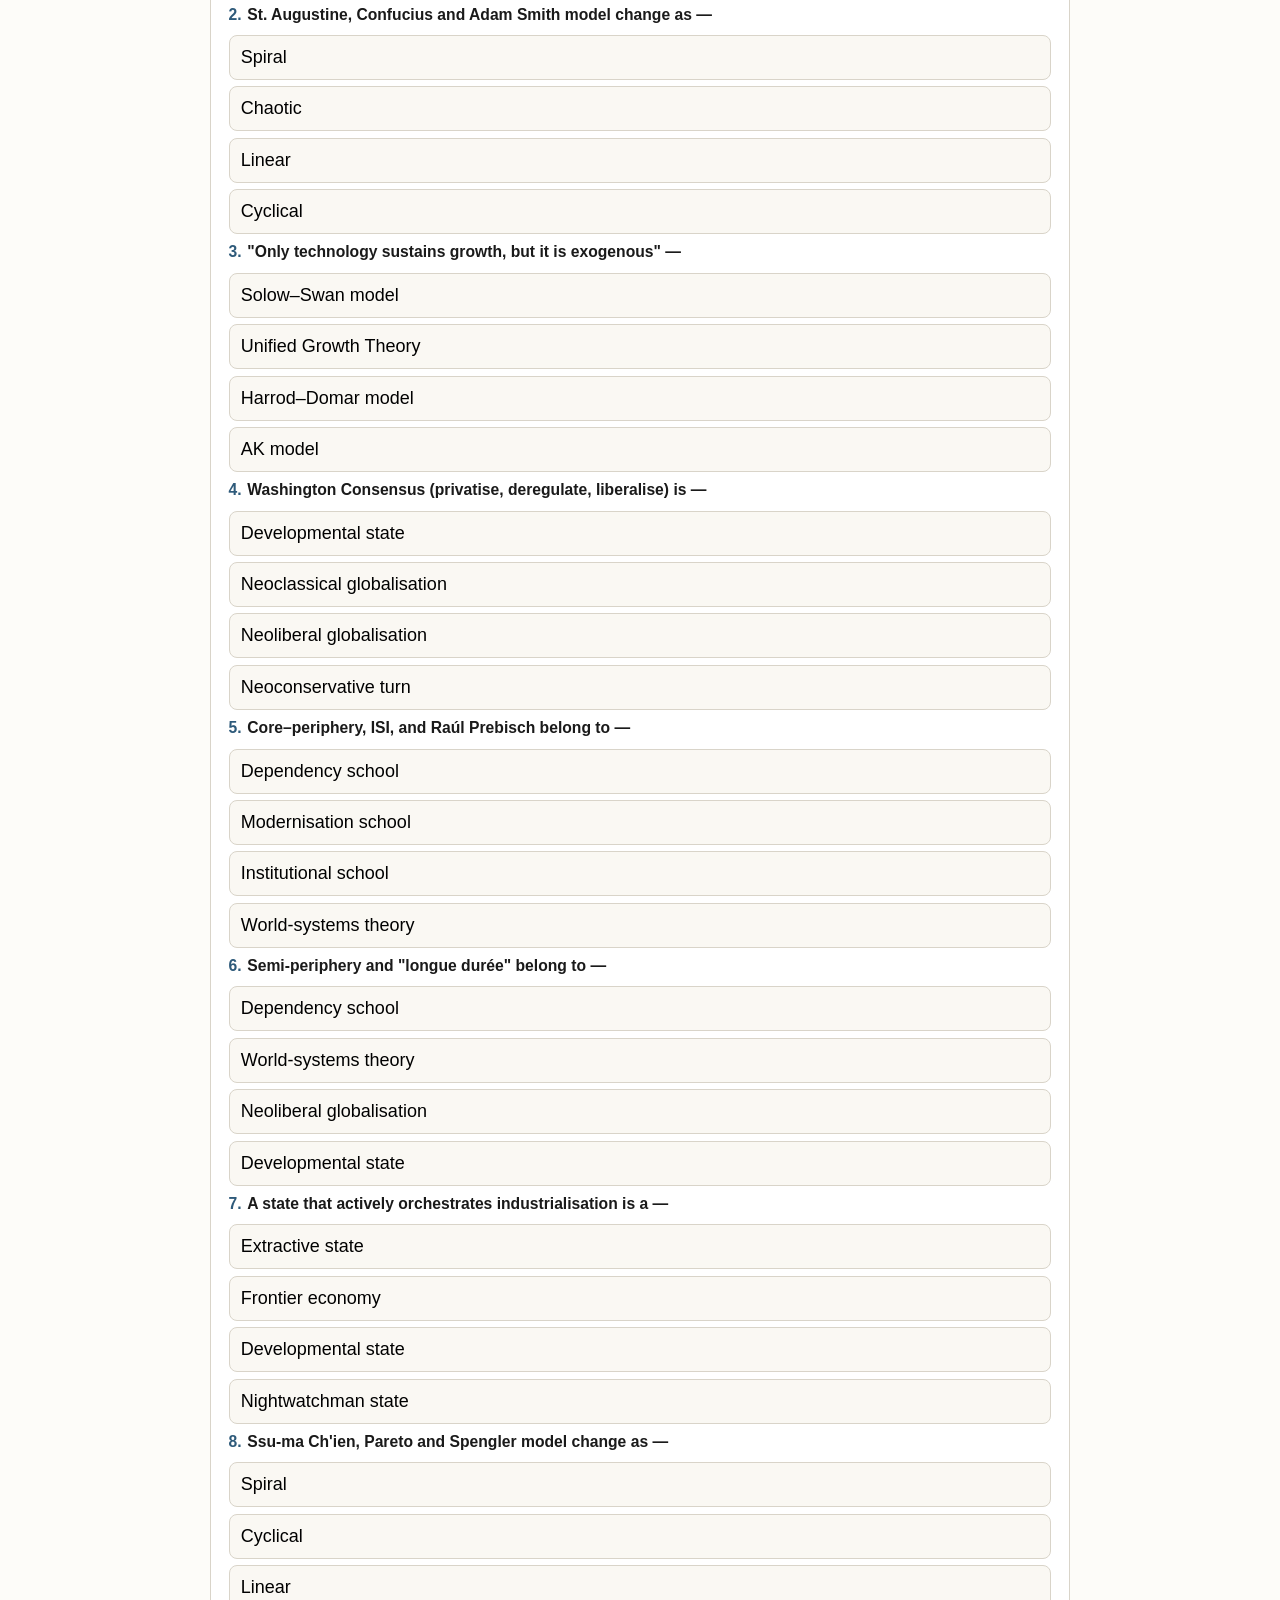
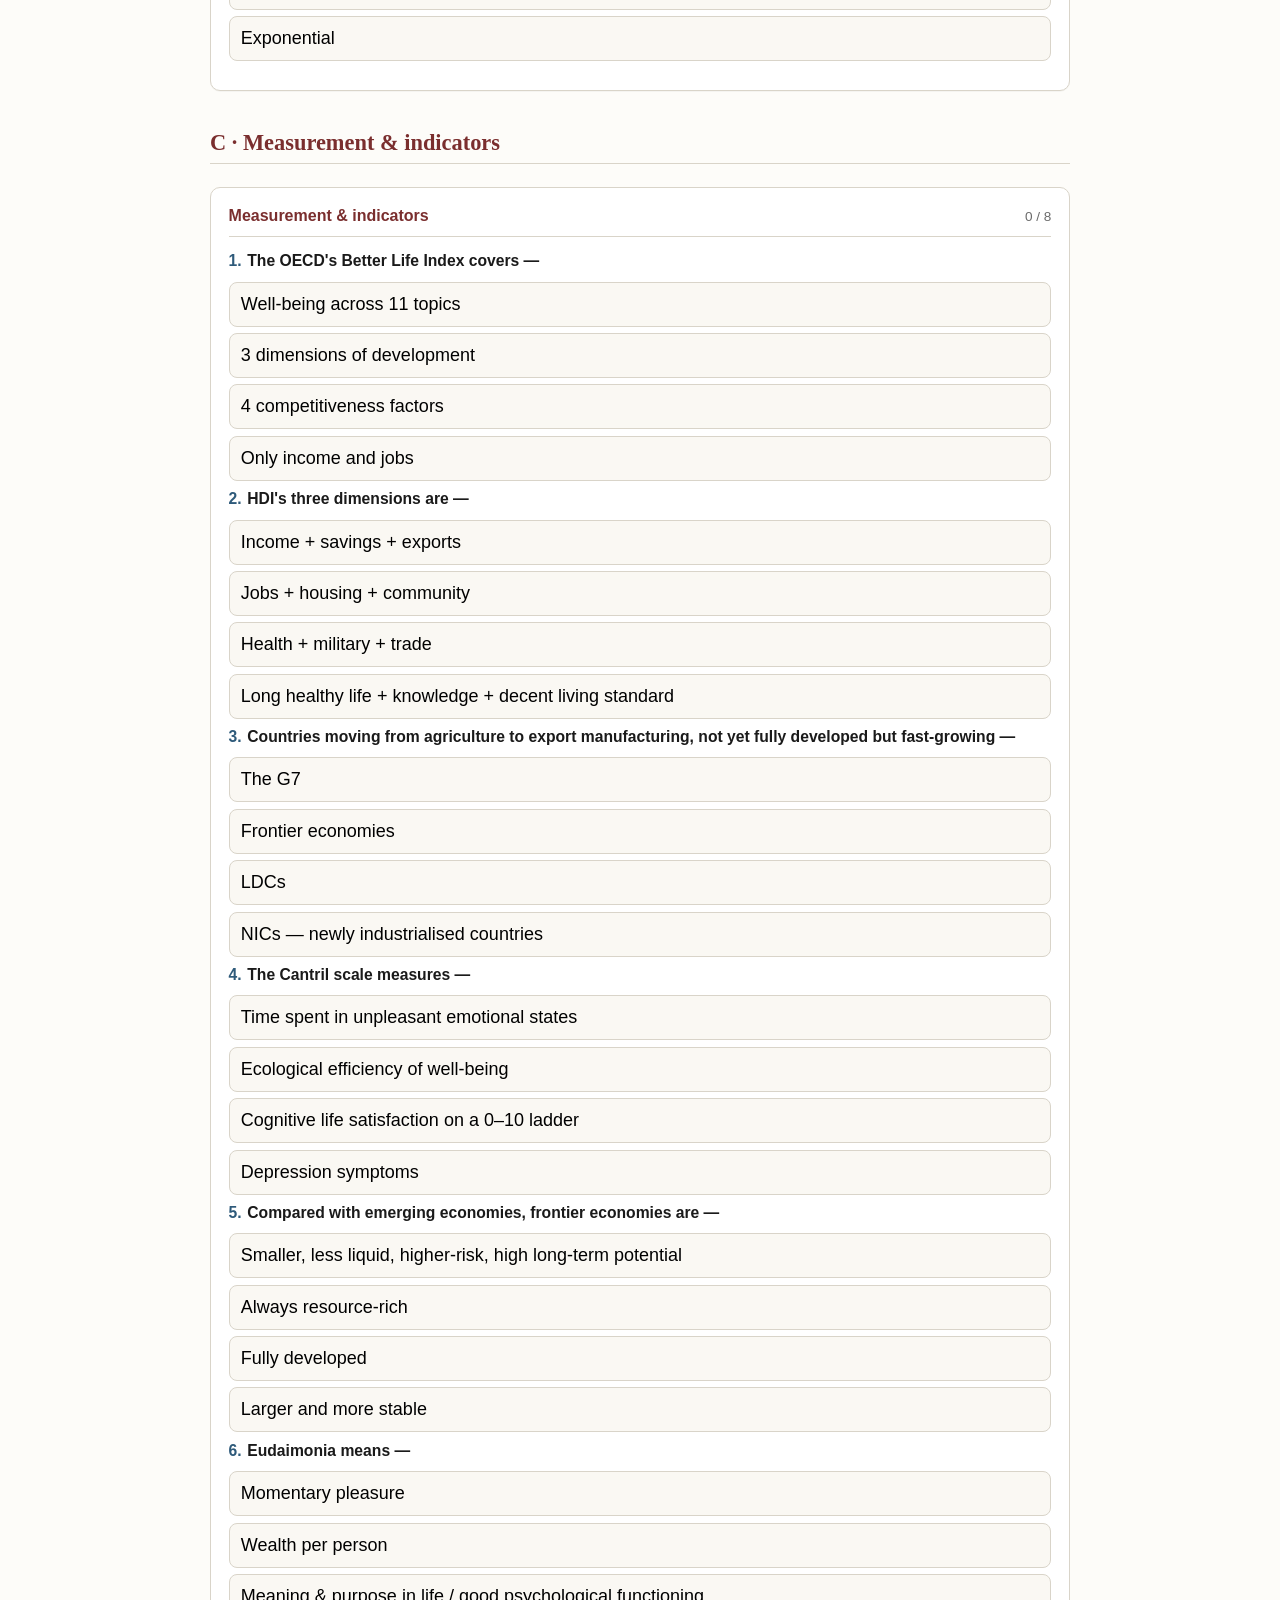
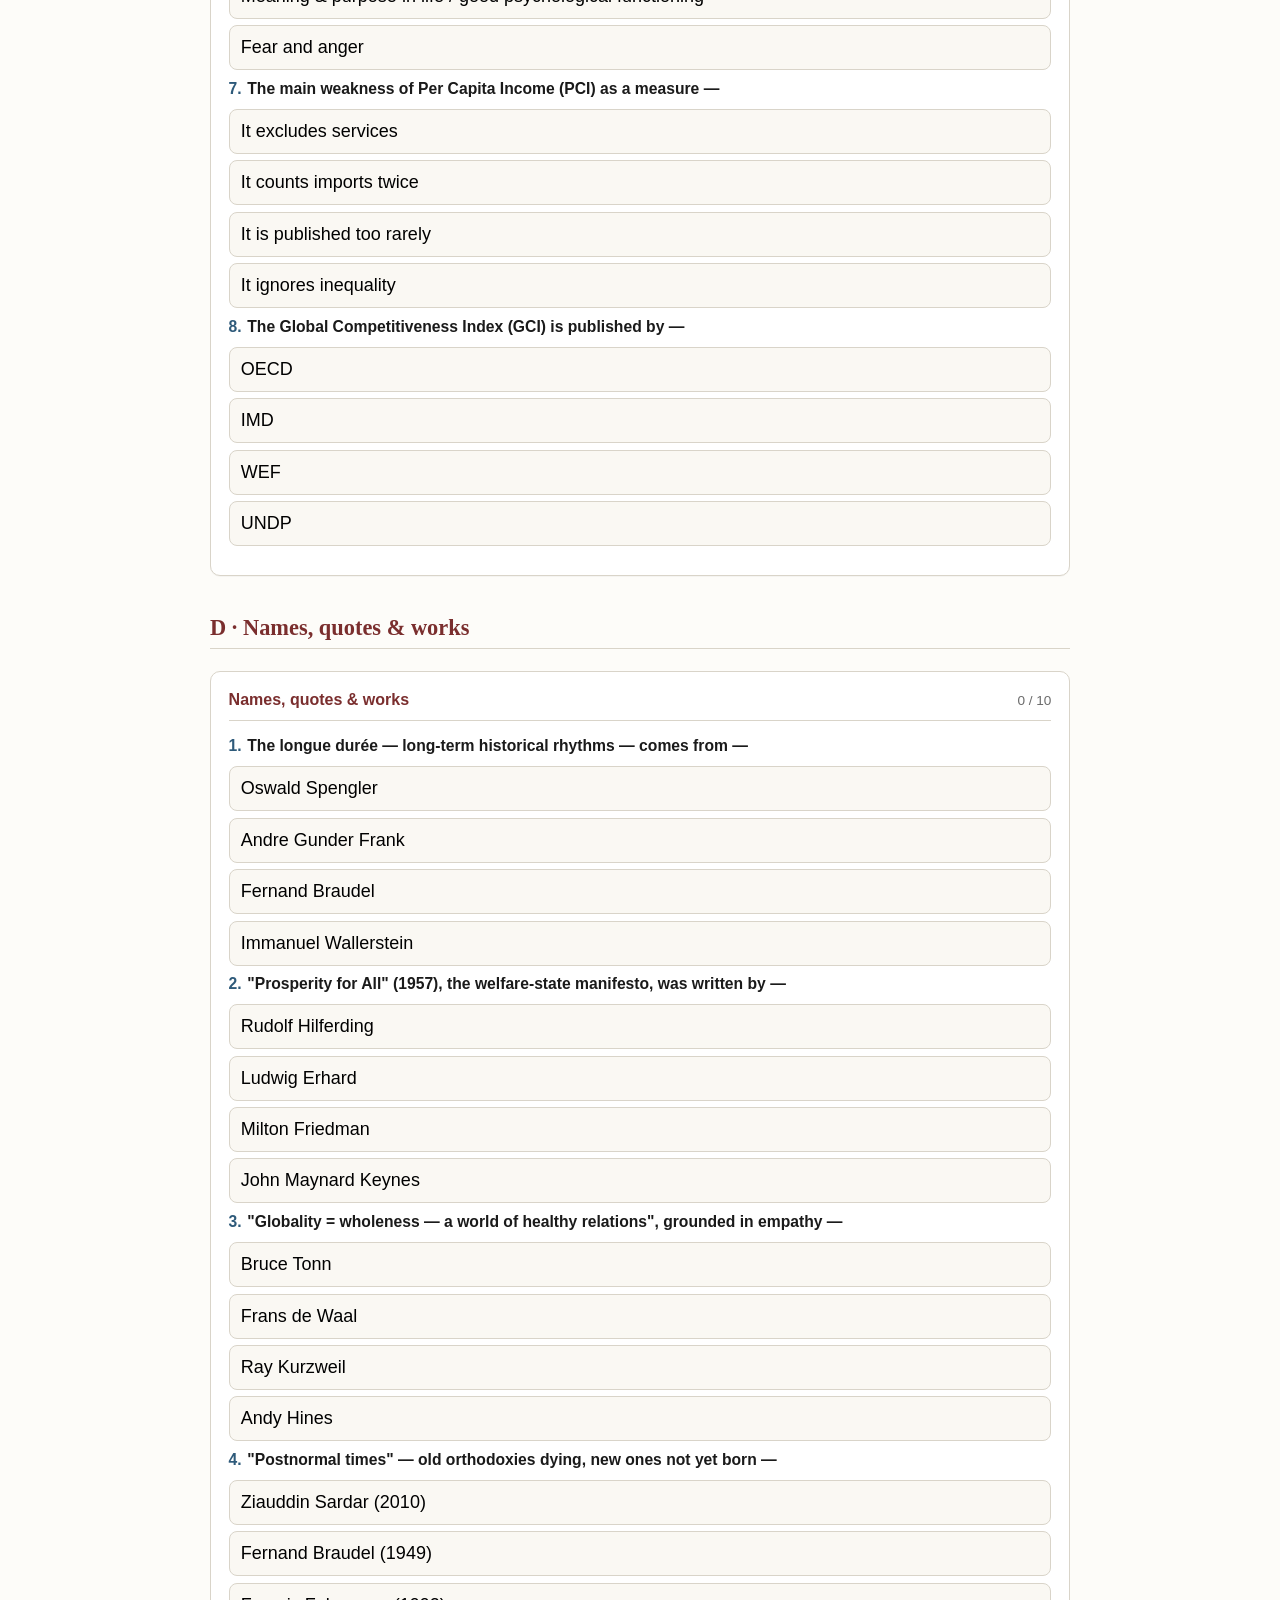
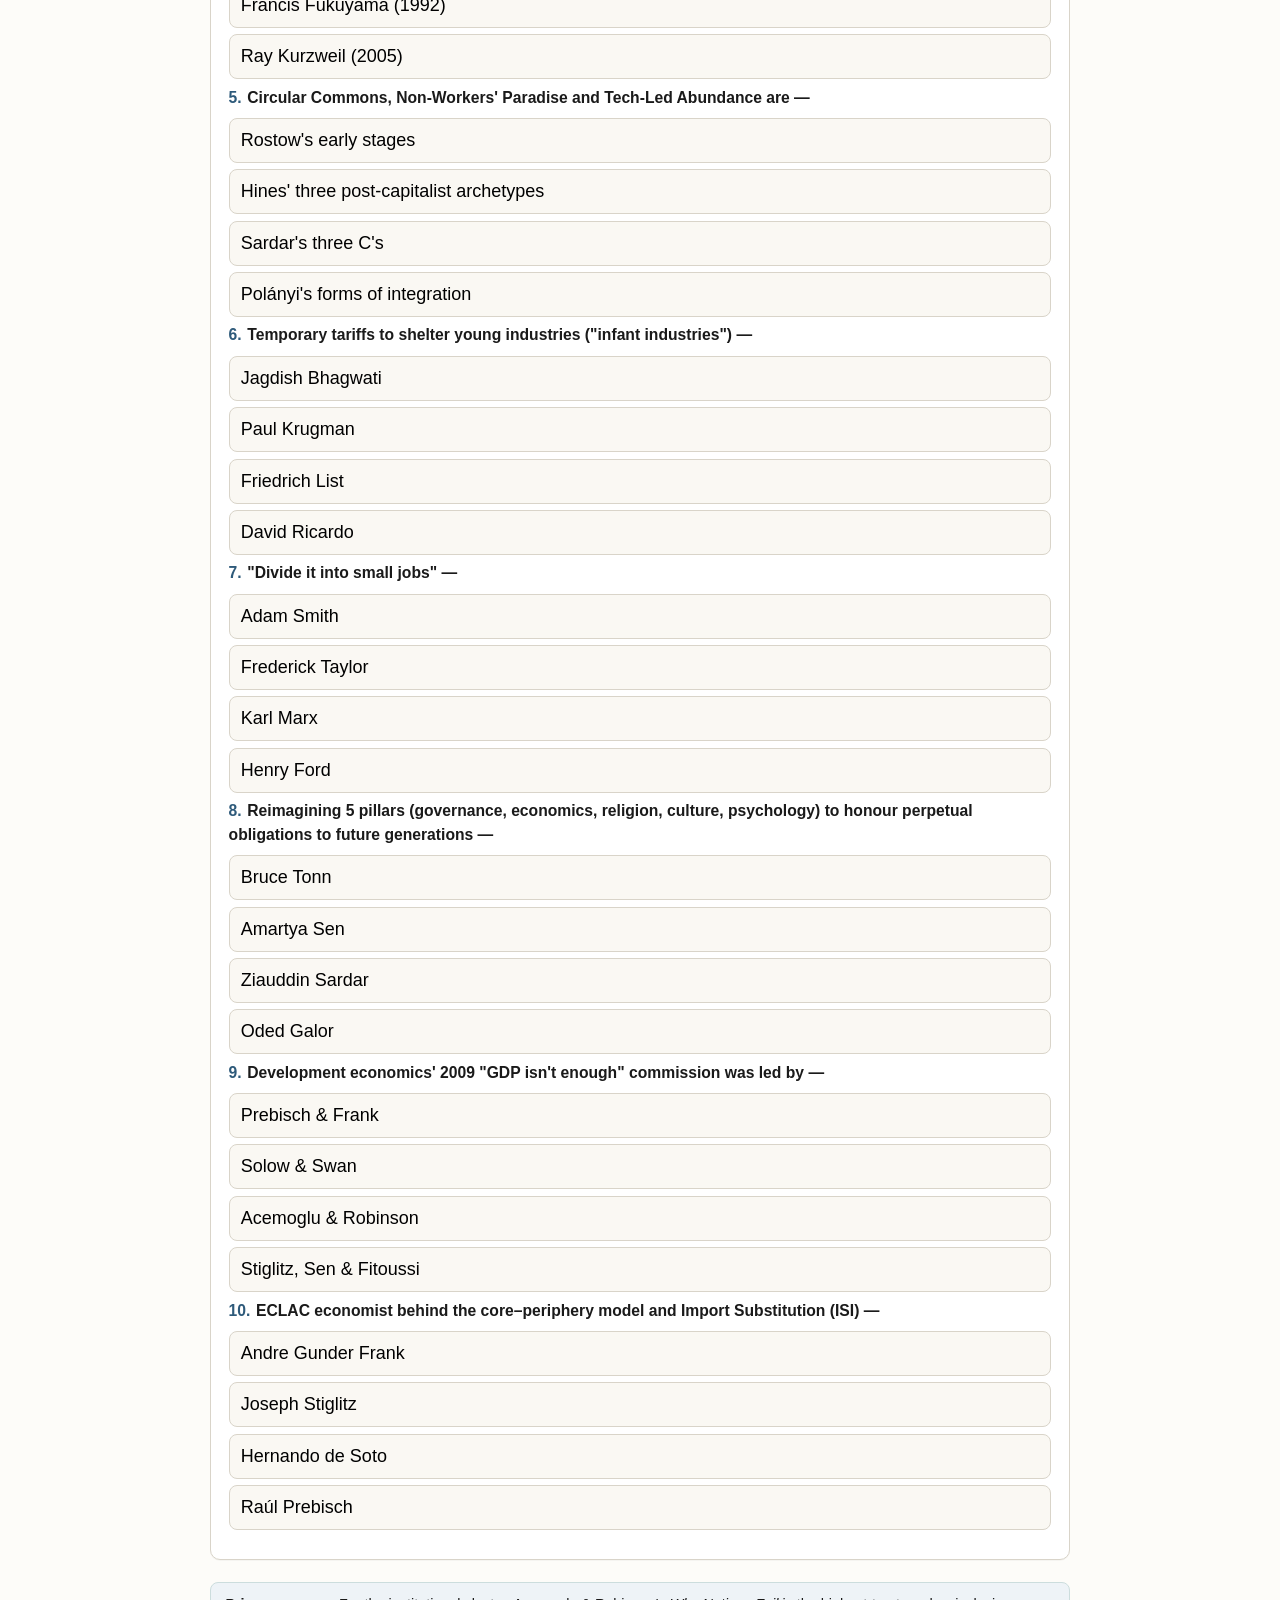
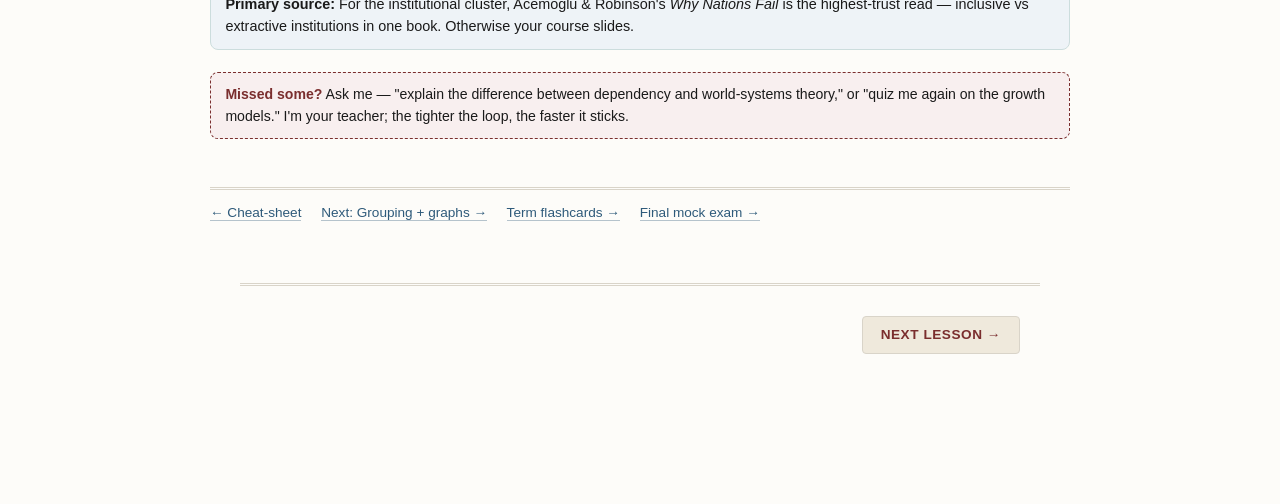
==== commit b53f3662: "Match nav aesthetics to site design and fix broken links" ====
--- a/docs/index.html
+++ b/docs/index.html
@@ -10,27 +10,29 @@
 <style>
 .lesson-nav a {
     display: inline-block;
-    padding: 12px 28px;
-    background: linear-gradient(135deg, #3b82f6 0%, #2563eb 100%);
-    color: white !important;
+    padding: 8px 18px;
+    background: #efe9dc;
+    color: #7a2e2e !important;
     text-decoration: none;
-    border-radius: 999px;
+    border: 1px solid #d9d4c9;
+    border-radius: 4px;
     font-weight: 600;
-    font-family: 'Inter', system-ui, -apple-system, sans-serif;
-    transition: all 0.25s cubic-bezier(0.4, 0, 0.2, 1);
-    box-shadow: 0 4px 6px -1px rgba(37, 99, 235, 0.2), 0 2px 4px -1px rgba(37, 99, 235, 0.1);
-    letter-spacing: 0.025em;
+    font-family: -apple-system, BlinkMacSystemFont, "Segoe UI", Helvetica, Arial, sans-serif;
+    transition: background 0.2s ease, border-color 0.2s ease;
+    letter-spacing: 0.04em;
+    text-transform: uppercase;
+    font-size: 0.85rem;
 }
 .lesson-nav a:hover {
-    transform: translateY(-2px);
-    box-shadow: 0 10px 15px -3px rgba(37, 99, 235, 0.3), 0 4px 6px -2px rgba(37, 99, 235, 0.15);
+    background: #d9d4c9;
+    border-color: #b59a3f;
     text-decoration: none;
 }
 .lesson-nav {
-    border-top: 1px solid #e5e7eb;
-    margin-top: 80px !important;
-    padding-top: 40px !important;
-    padding-bottom: 40px !important;
+    border-top: 3px double #d9d4c9;
+    margin-top: 60px !important;
+    padding-top: 30px !important;
+    padding-bottom: 30px !important;
 }
 </style>
 
@@ -47,7 +49,7 @@
 <div class="note">
   <span class="lbl">How this works</span>
   Answer from memory — click an option and you get instant feedback + the reason. Options are shuffled each reload, so run it twice.
-  Open the <a href="../reference/0001-master-cheatsheet.html">master cheat-sheet</a> first if a cluster is blank.
+  Open the <a href="reference/0001-master-cheatsheet.html">master cheat-sheet</a> first if a cluster is blank.
 </div>
 
 <h2>A · Thinker → concept</h2>
@@ -71,7 +73,7 @@
 </div>
 
 <div class="foot">
-  <a href="../reference/0001-master-cheatsheet.html">← Cheat-sheet</a>
+  <a href="reference/0001-master-cheatsheet.html">← Cheat-sheet</a>
   <a href="0002-grouping-and-graphs.html">Next: Grouping + graphs →</a>
   <a href="0003-flashcards.html">Term flashcards →</a>
   <a href="0006-final-practice-test.html">Final mock exam →</a>
